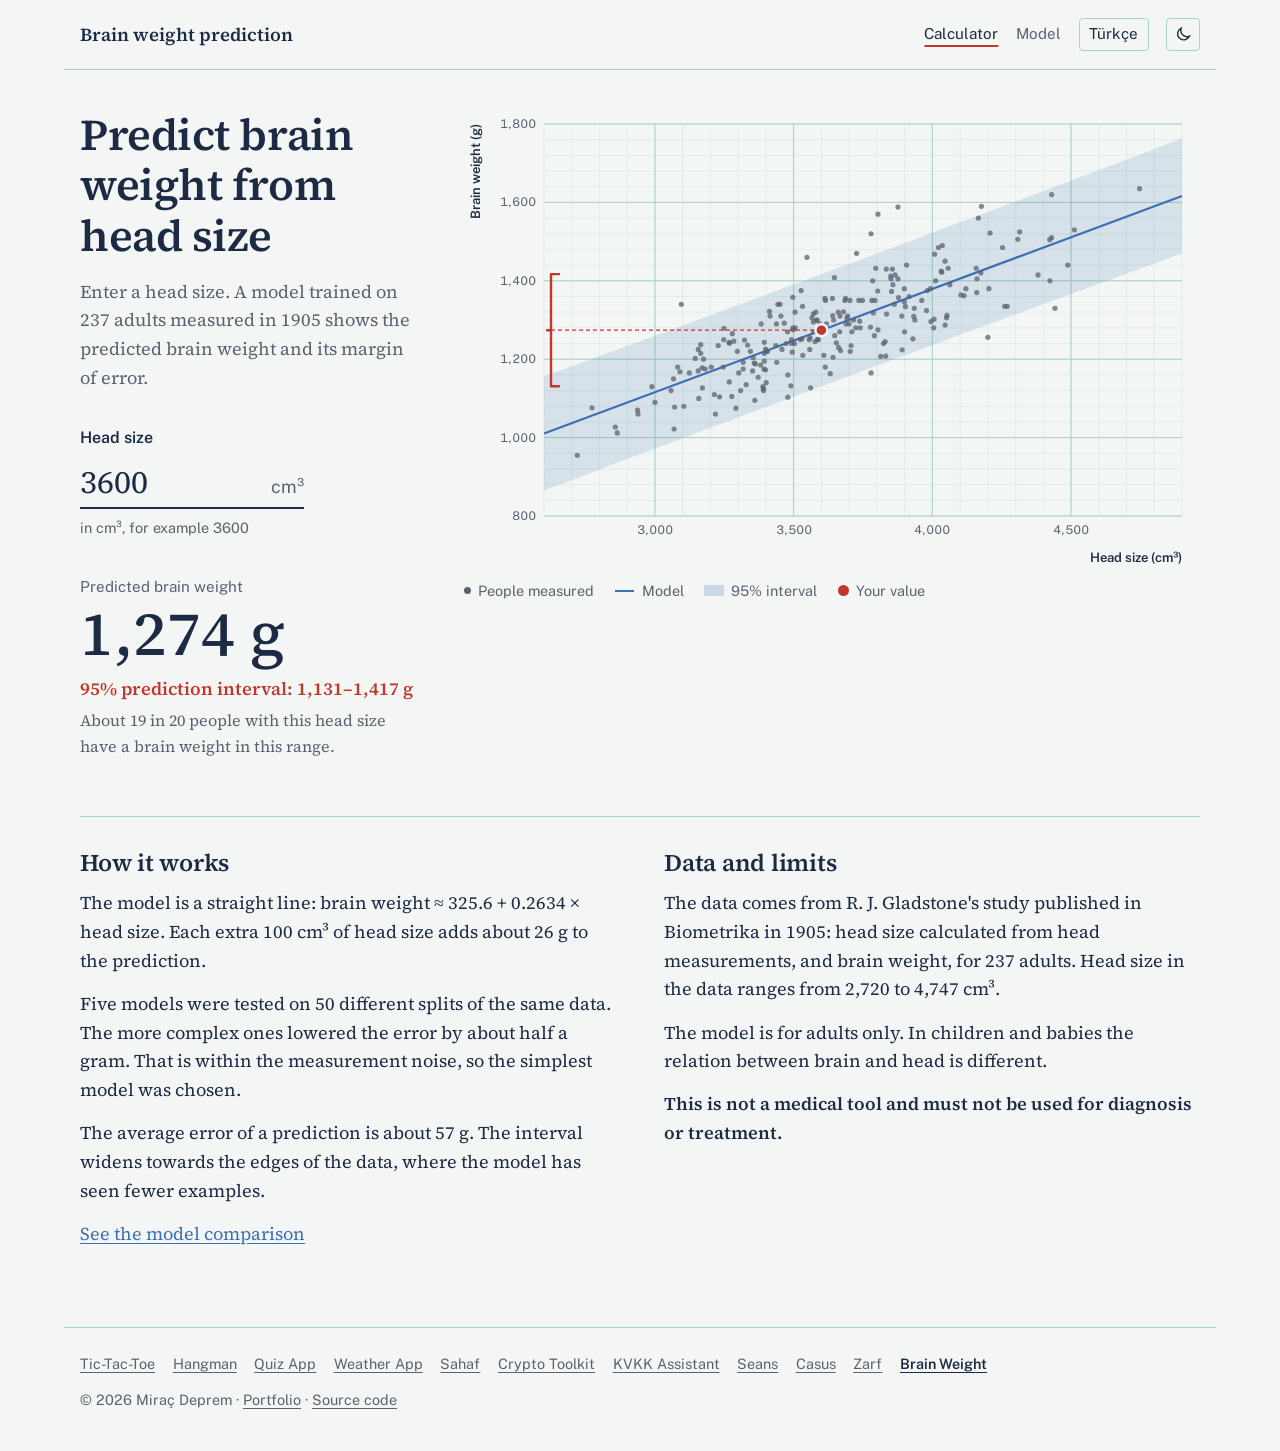
==== web/index.html @ 5f06baca "feat(web): add favicon and touch icon" ====
<!doctype html>
<html lang="tr">
  <head>
    <meta charset="utf-8" />
    <meta name="viewport" content="width=device-width, initial-scale=1" />
    <title>Beyin ağırlığı tahmini: baş hacminden hesaplama</title>
    <meta
      name="description"
      content="Baş hacmini yaz, tahmini beyin ağırlığını %95 tahmin aralığıyla gör. 237 yetişkinin ölçümüyle eğitilmiş, çapraz doğrulamayla seçilmiş bir model."
    />
    <meta name="theme-color" content="#f3f6f4" />
    <link rel="icon" href="favicon.svg" type="image/svg+xml" />
    <link rel="apple-touch-icon" href="apple-touch-icon.png" />
    <script src="src/theme-init.js"></script>
    <link rel="preload" href="fonts/source-serif-4-latin-wght-normal.woff2" as="font" type="font/woff2" crossorigin />
    <link rel="stylesheet" href="styles.css" />
    <script type="module" src="src/app.js"></script>
  </head>
  <body>
    <header class="site-header">
      <a class="site-name" href="./" data-i18n="siteName">Beyin ağırlığı tahmini</a>
      <nav class="site-nav">
        <a href="./" aria-current="page" data-i18n="navCalculator">Hesaplayıcı</a>
        <a href="model.html" data-i18n="navModel">Model</a>
        <button type="button" class="text-button" id="lang-toggle" lang="en" data-i18n="switchLang" data-i18n-aria="switchLangLabel">English</button>
        <button type="button" class="icon-button" id="theme-toggle" aria-label="Koyu temaya geç">
          <svg viewBox="0 0 24 24" aria-hidden="true">
            <path class="icon-moon" d="M20 14.5A8 8 0 0 1 9.5 4a8 8 0 1 0 10.5 10.5z" />
            <g class="icon-sun">
              <circle cx="12" cy="12" r="4" />
              <path d="M12 2v2.5M12 19.5V22M2 12h2.5M19.5 12H22M4.9 4.9l1.8 1.8M17.3 17.3l1.8 1.8M4.9 19.1l1.8-1.8M17.3 6.7l1.8-1.8" />
            </g>
          </svg>
        </button>
      </nav>
    </header>

    <main>
      <section class="calculator" aria-labelledby="heading">
        <div class="calculator-panel">
          <h1 id="heading" data-i18n="heading">Baş hacminden beyin ağırlığı tahmini</h1>
          <p class="intro" data-i18n="intro">
            Baş hacmini yaz. 1905'te ölçülmüş 237 yetişkinin verisiyle eğitilen model, tahmini beyin ağırlığını ve hata payını gösterir.
          </p>

          <label class="field-label" for="head-size" data-i18n="inputLabel">Baş hacmi</label>
          <div class="field">
            <input
              id="head-size"
              name="head-size"
              type="text"
              inputmode="decimal"
              autocomplete="off"
              value="3600"
              aria-describedby="head-size-hint head-size-error"
            />
            <span class="unit" aria-hidden="true">cm³</span>
          </div>
          <p class="hint" id="head-size-hint" data-i18n="inputHint">cm³ olarak, örneğin 3600</p>
          <p class="error" id="head-size-error" role="alert"></p>

          <div class="result" aria-live="polite">
            <p class="result-label" data-i18n="resultLabel">Tahmini beyin ağırlığı</p>
            <p class="result-value"><span id="result-mean">–</span> g</p>
            <p class="result-interval" id="result-interval"></p>
            <p class="result-note" id="result-note" data-i18n="intervalNote">Bu baş hacmindeki 20 kişiden yaklaşık 19'unun beyni bu aralıkta kalır.</p>
            <p class="warning" id="result-warning" hidden></p>
          </div>
        </div>

        <figure class="chart">
          <svg id="chart" role="img" data-i18n-aria="chartLabel"></svg>
          <figcaption class="legend">
            <span class="legend-item"><span class="swatch swatch-dot" aria-hidden="true"></span><span data-i18n="legendData">Ölçülen kişiler</span></span>
            <span class="legend-item"><span class="swatch swatch-fit" aria-hidden="true"></span><span data-i18n="legendModel">Model</span></span>
            <span class="legend-item"><span class="swatch swatch-band" aria-hidden="true"></span><span data-i18n="legendBand">%95 aralık</span></span>
            <span class="legend-item"><span class="swatch swatch-you" aria-hidden="true"></span><span data-i18n="legendYou">Senin değerin</span></span>
          </figcaption>
        </figure>
      </section>

      <section class="notes">
        <div>
          <h2 data-i18n="howTitle">Nasıl çalışır</h2>
          <p id="how1"></p>
          <p data-i18n="how2">
            Beş farklı model aynı verinin 50 farklı bölmesinde sınandı. Daha karmaşık modeller hatayı yarım gram kadar azalttı. Bu fark ölçüm gürültüsünün içinde kaldığı için en basit model seçildi.
          </p>
          <p id="how3"></p>
          <p><a href="model.html" data-i18n="howLink">Model karşılaştırmasına bak</a></p>
        </div>
        <div>
          <h2 data-i18n="dataTitle">Veri ve sınırlar</h2>
          <p id="data1"></p>
          <p data-i18n="data2">Model sadece yetişkinler için. Çocuk ve bebeklerde beyin ile baş arasındaki ilişki farklıdır.</p>
          <p class="disclaimer" data-i18n="data3">Bu bir tıbbi araç değildir; teşhis ya da tedavi için kullanılmamalı.</p>
        </div>
      </section>
    </main>

    <footer class="site-footer">
      <nav class="footer-projects" data-i18n-aria="projects" aria-label="Projelerim">
        <a href="https://tictactoe.miracdeprem.com">Tic-Tac-Toe</a>
        <a href="https://hangman.miracdeprem.com">Hangman</a>
        <a href="https://quiz.miracdeprem.com">Quiz App</a>
        <a href="https://weather.miracdeprem.com">Weather App</a>
        <a href="https://sahaf.miracdeprem.com">Sahaf</a>
        <a href="https://crypto.miracdeprem.com">Crypto Toolkit</a>
        <a href="https://kvkk.miracdeprem.com">KVKK Assistant</a>
        <a href="https://seans.miracdeprem.com">Seans</a>
        <a href="https://spygame.miracdeprem.com">Casus</a>
        <a href="https://zarf.miracdeprem.com">Zarf</a>
        <a href="https://brain.miracdeprem.com" aria-current="page">Brain Weight</a>
      </nav>
      <p class="footer-meta">
        <span>© 2026 Miraç Deprem</span> ·
        <a href="https://www.miracdeprem.com" data-i18n="portfolio">Portfolyo</a> ·
        <a href="https://github.com/MrcDprm/brain-weight-prediction" data-i18n="source">Kaynak kodu</a>
      </p>
    </footer>
  </body>
</html>
---- web/styles.css ----
/* Milimetrik kâğıt ve kırmızı kalem: tek süs grafiğin ızgarası, tek vurgu kullanıcının değeri. */

@font-face {
  font-family: "Source Serif 4";
  src: url("fonts/source-serif-4-latin-wght-normal.woff2") format("woff2");
  font-weight: 200 900;
  font-display: swap;
  unicode-range: U+0000-00FF, U+0131, U+0152-0153, U+02BB-02BC, U+02C6, U+02DA, U+02DC, U+0304, U+0308, U+0329,
    U+2000-206F, U+20AC, U+2122, U+2191, U+2193, U+2212, U+2215, U+FEFF, U+FFFD;
}
@font-face {
  font-family: "Source Serif 4";
  src: url("fonts/source-serif-4-latin-ext-wght-normal.woff2") format("woff2");
  font-weight: 200 900;
  font-display: swap;
  unicode-range: U+0100-02BA, U+02BD-02C5, U+02C7-02CC, U+02CE-02D7, U+02DD-02FF, U+1E00-1E9F, U+2020, U+2113,
    U+A720-A7FF;
}
@font-face {
  font-family: "Public Sans";
  src: url("fonts/public-sans-latin-wght-normal.woff2") format("woff2");
  font-weight: 100 900;
  font-display: swap;
  unicode-range: U+0000-00FF, U+0131, U+0152-0153, U+02BB-02BC, U+02C6, U+02DA, U+02DC, U+0304, U+0308, U+0329,
    U+2000-206F, U+20AC, U+2122, U+2191, U+2193, U+2212, U+2215, U+FEFF, U+FFFD;
}
@font-face {
  font-family: "Public Sans";
  src: url("fonts/public-sans-latin-ext-wght-normal.woff2") format("woff2");
  font-weight: 100 900;
  font-display: swap;
  unicode-range: U+0100-02BA, U+02BD-02C5, U+02C7-02CC, U+02CE-02D7, U+02DD-02FF, U+1E00-1E9F, U+2020, U+2113,
    U+A720-A7FF;
}

:root {
  --paper: #f3f6f4;
  --grid: #a9d3c4;
  --ink: #1d2a44;
  --blue: #3d6fb6;
  --graphite: #5b6170;
  --red: #c2362b;
  --grid-minor-opacity: 0.45;
  --band-opacity: 0.16;
  --serif: "Source Serif 4", Georgia, serif;
  --sans: "Public Sans", system-ui, sans-serif;
  color-scheme: light;
}

/* Koyu tema: siyanotip (mavi baskı) */
@media (prefers-color-scheme: dark) {
  :root:not([data-theme="light"]) {
    --paper: #14202f;
    --grid: #27405a;
    --ink: #dce6ee;
    --blue: #7fa8e0;
    --graphite: #8c97a8;
    --red: #f07a6c;
    --grid-minor-opacity: 0.6;
    --band-opacity: 0.2;
    color-scheme: dark;
  }
}
:root[data-theme="dark"] {
  --paper: #14202f;
  --grid: #27405a;
  --ink: #dce6ee;
  --blue: #7fa8e0;
  --graphite: #8c97a8;
  --red: #f07a6c;
  --grid-minor-opacity: 0.6;
  --band-opacity: 0.2;
  color-scheme: dark;
}

*,
*::before,
*::after {
  box-sizing: border-box;
}

html {
  -webkit-text-size-adjust: 100%;
}

body {
  margin: 0;
  background: var(--paper);
  color: var(--ink);
  font-family: var(--serif);
  font-size: 1.125rem;
  line-height: 1.6;
  font-variant-numeric: lining-nums;
}

a {
  color: var(--blue);
  text-underline-offset: 0.18em;
  text-decoration-thickness: 1px;
}
a:hover {
  text-decoration-thickness: 2px;
}

:focus-visible {
  outline: 2px solid var(--red);
  outline-offset: 3px;
}

h1,
h2 {
  font-weight: 600;
  line-height: 1.15;
  letter-spacing: -0.01em;
  margin: 0;
}

/* Üst ve alt bilgi */

.site-header,
main,
.site-footer {
  max-width: 72rem;
  margin: 0 auto;
  padding-inline: 1rem;
}

.site-header {
  display: flex;
  flex-wrap: wrap;
  align-items: center;
  justify-content: space-between;
  gap: 0.5rem 1.5rem;
  padding-block: 1.1rem;
  border-bottom: 1px solid var(--grid);
  font-family: var(--sans);
  font-size: 0.95rem;
}

.site-name {
  color: var(--ink);
  font-family: var(--serif);
  font-size: 1.15rem;
  font-weight: 600;
  text-decoration: none;
}

.site-nav {
  display: flex;
  align-items: center;
  gap: 1.1rem;
}

.site-nav a {
  color: var(--graphite);
  text-decoration: none;
}
.site-nav a[aria-current="page"] {
  color: var(--ink);
  text-decoration: underline;
  text-decoration-color: var(--red);
  text-decoration-thickness: 2px;
  text-underline-offset: 0.4em;
}

.text-button,
.icon-button {
  font: inherit;
  color: var(--ink);
  background: none;
  border: 1px solid var(--grid);
  border-radius: 4px;
  cursor: pointer;
}
.text-button {
  padding: 0.2rem 0.6rem;
}
.icon-button {
  display: grid;
  place-items: center;
  width: 2.1rem;
  height: 2.1rem;
  padding: 0;
}
.icon-button svg {
  width: 1.15rem;
  height: 1.15rem;
  fill: none;
  stroke: currentColor;
  stroke-width: 1.8;
  stroke-linecap: round;
}
.text-button:hover,
.icon-button:hover {
  border-color: var(--ink);
}

/* Açık temada ay (koyuya geç), koyu temada güneş (açığa geç) görünür */
.icon-sun {
  display: none;
}
:root[data-theme="dark"] .icon-sun {
  display: inline;
}
:root[data-theme="dark"] .icon-moon {
  display: none;
}
@media (prefers-color-scheme: dark) {
  :root:not([data-theme="light"]) .icon-sun {
    display: inline;
  }
  :root:not([data-theme="light"]) .icon-moon {
    display: none;
  }
}

.site-footer {
  margin-top: 4rem;
  padding-block: 1.5rem 2.5rem;
  border-top: 1px solid var(--grid);
  font-family: var(--sans);
  font-size: 0.9rem;
  color: var(--graphite);
}

.footer-projects {
  display: flex;
  flex-wrap: wrap;
  gap: 0.35rem 1.1rem;
}
.footer-projects a {
  color: var(--graphite);
}
.footer-projects a[aria-current="page"] {
  color: var(--ink);
  font-weight: 600;
}
.footer-meta {
  margin: 0.8rem 0 0;
}
.footer-meta a {
  color: var(--graphite);
}

/* Hesaplayıcı */

.calculator {
  display: grid;
  gap: 2rem;
  padding-top: 2.5rem;
}

@media (min-width: 60rem) {
  .calculator {
    grid-template-columns: 21rem 1fr;
    gap: 3rem;
    align-items: start;
  }
}

h1 {
  font-size: clamp(2rem, 1.4rem + 2.4vw, 2.75rem);
  max-width: 14ch;
}

.intro {
  margin: 1rem 0 2rem;
  color: var(--graphite);
  max-width: 34rem;
}

.field-label {
  display: block;
  font-family: var(--sans);
  font-weight: 600;
  font-size: 1rem;
  margin-bottom: 0.4rem;
}

.field {
  display: flex;
  align-items: baseline;
  gap: 0.5rem;
  border-bottom: 2px solid var(--ink);
  max-width: 14rem;
}
.field:focus-within {
  border-bottom-color: var(--red);
}

.field input {
  width: 100%;
  min-width: 0;
  padding: 0.2rem 0;
  border: 0;
  background: transparent;
  color: var(--ink);
  font-family: var(--serif);
  font-size: 2rem;
  font-variant-numeric: tabular-nums;
}
.field input:focus {
  outline: none;
}

.unit {
  font-family: var(--sans);
  color: var(--graphite);
}

.hint,
.error {
  font-family: var(--sans);
  font-size: 0.9rem;
  margin: 0.45rem 0 0;
}
.hint {
  color: var(--graphite);
}
.error {
  color: var(--red);
  font-weight: 600;
}
.error:empty {
  display: none;
}

.result {
  margin-top: 2.2rem;
}
.result p {
  margin: 0;
}
.result-label {
  font-family: var(--sans);
  font-size: 0.95rem;
  color: var(--graphite);
}
.result-value {
  font-size: clamp(3rem, 2.4rem + 2.4vw, 3.9rem);
  font-weight: 500;
  line-height: 1.05;
  font-variant-numeric: tabular-nums;
  margin-top: 0.15rem !important;
}
.result-interval {
  margin-top: 0.5rem !important;
  color: var(--red);
  font-weight: 600;
  font-variant-numeric: tabular-nums;
}
.result-note {
  margin-top: 0.3rem !important;
  color: var(--graphite);
  font-size: 1rem;
}
.warning {
  margin-top: 1rem !important;
  padding-left: 0.8rem;
  border-left: 3px solid var(--red);
  font-family: var(--sans);
  font-size: 0.95rem;
}

/* Grafik */

.chart {
  margin: 0;
  min-width: 0;
}

.chart svg {
  display: block;
  width: 100%;
  height: auto;
  font-family: var(--sans);
}

.chart [hidden] {
  display: none;
}
.chart .paper {
  fill: var(--paper);
}
.chart .grid-minor {
  stroke: var(--grid);
  stroke-width: 0.5;
  opacity: var(--grid-minor-opacity);
}
.chart .grid-major {
  stroke: var(--grid);
  stroke-width: 1;
}
.chart .band {
  fill: var(--blue);
  opacity: var(--band-opacity);
}
.chart .fit {
  stroke: var(--blue);
  stroke-width: 2.2;
}
.chart .dot {
  fill: var(--graphite);
  opacity: 0.75;
}
.chart .tick {
  fill: var(--graphite);
  font-size: 12px;
  font-variant-numeric: tabular-nums;
}
.chart .axis-title {
  fill: var(--ink);
  font-size: 13px;
  font-weight: 600;
}
.chart .you {
  fill: var(--red);
  stroke: var(--paper);
  stroke-width: 2.5;
}
.chart .leader {
  stroke: var(--red);
  stroke-width: 1.2;
  stroke-dasharray: 4 3;
}
.chart .bracket {
  fill: none;
  stroke: var(--red);
  stroke-width: 2.4;
  stroke-linecap: round;
  stroke-linejoin: round;
}

.legend {
  display: flex;
  flex-wrap: wrap;
  gap: 0.4rem 1.3rem;
  margin-top: 0.6rem;
  font-family: var(--sans);
  font-size: 0.9rem;
  color: var(--graphite);
}
.legend-item {
  display: inline-flex;
  align-items: center;
  gap: 0.45rem;
}
.swatch {
  display: inline-block;
  flex: none;
}
.swatch-dot {
  width: 0.45rem;
  height: 0.45rem;
  border-radius: 50%;
  background: var(--graphite);
}
.swatch-fit {
  width: 1.2rem;
  height: 2px;
  background: var(--blue);
}
.swatch-band {
  width: 1.2rem;
  height: 0.7rem;
  background: color-mix(in srgb, var(--blue) 22%, transparent);
}
.swatch-you {
  width: 0.7rem;
  height: 0.7rem;
  border-radius: 50%;
  background: var(--red);
}

/* Açıklamalar */

.notes {
  display: grid;
  gap: 2rem;
  margin-top: 3.5rem;
  padding-top: 2rem;
  border-top: 1px solid var(--grid);
}
@media (min-width: 60rem) {
  .notes {
    grid-template-columns: 1fr 1fr;
    gap: 3rem;
  }
}
.notes h2 {
  font-size: 1.5rem;
  margin-bottom: 0.8rem;
}
.notes p {
  margin: 0 0 0.9rem;
  max-width: 36rem;
}
.disclaimer {
  font-weight: 600;
}

@media (prefers-reduced-motion: reduce) {
  * {
    scroll-behavior: auto !important;
  }
}

/* Model sayfası */

.model-page {
  padding-top: 2.5rem;
}
.model-page h1 {
  max-width: none;
}
.model-page > .intro {
  max-width: 44rem;
}

.table-scroll {
  overflow-x: auto;
  margin-top: 1rem;
}

/* Dönemin dergi tablosu: üstte kalın, başlık altında ve en altta ince çizgi */
.results {
  width: 100%;
  border-collapse: collapse;
  border-top: 2px solid var(--ink);
  border-bottom: 1px solid var(--ink);
  font-variant-numeric: tabular-nums;
}
.results caption {
  caption-side: bottom;
  text-align: left;
  padding-top: 0.6rem;
  font-family: var(--sans);
  font-size: 0.9rem;
  color: var(--graphite);
}
.results th,
.results td {
  padding: 0.55rem 0.9rem 0.55rem 0;
  text-align: left;
  font-weight: 400;
}
.results thead th {
  border-bottom: 1px solid var(--ink);
  font-family: var(--sans);
  font-size: 0.9rem;
  font-weight: 600;
}
.results .num {
  text-align: right;
  white-space: nowrap;
}
.results tbody tr + tr > * {
  border-top: 1px solid var(--grid);
}
/* Telefonda RMSE sütunu gizlenir; tablo yatay kaydırmadan sığar */
@media (max-width: 40rem) {
  .results .rmse {
    display: none;
  }
  .results {
    font-size: 1rem;
  }
}
.results .selected th {
  font-weight: 600;
}
.results .selected > * {
  color: var(--ink);
}
.results .baseline > * {
  color: var(--graphite);
  font-style: italic;
}
.tag {
  margin-left: 0.4rem;
  padding: 0 0.4rem;
  border: 1.5px solid var(--red);
  border-radius: 3px;
  color: var(--red);
  font-family: var(--sans);
  font-size: 0.8rem;
  font-style: normal;
  font-weight: 600;
  white-space: nowrap;
}

.model-section {
  margin-top: 3rem;
}
.model-section h2 {
  font-size: 1.5rem;
  margin-bottom: 0.8rem;
}
.model-section p {
  max-width: 44rem;
  margin: 0 0 0.9rem;
}
.residual-chart {
  margin-top: 1.2rem;
}

.card {
  display: grid;
  gap: 0.3rem 2rem;
  margin: 0;
  max-width: 50rem;
}
.card dt {
  font-family: var(--sans);
  font-weight: 600;
  font-size: 0.95rem;
}
.card dd {
  margin: 0 0 0.9rem;
}
@media (min-width: 40rem) {
  .card {
    grid-template-columns: 10rem 1fr;
  }
  .card dt {
    padding-top: 0.15rem;
  }
}
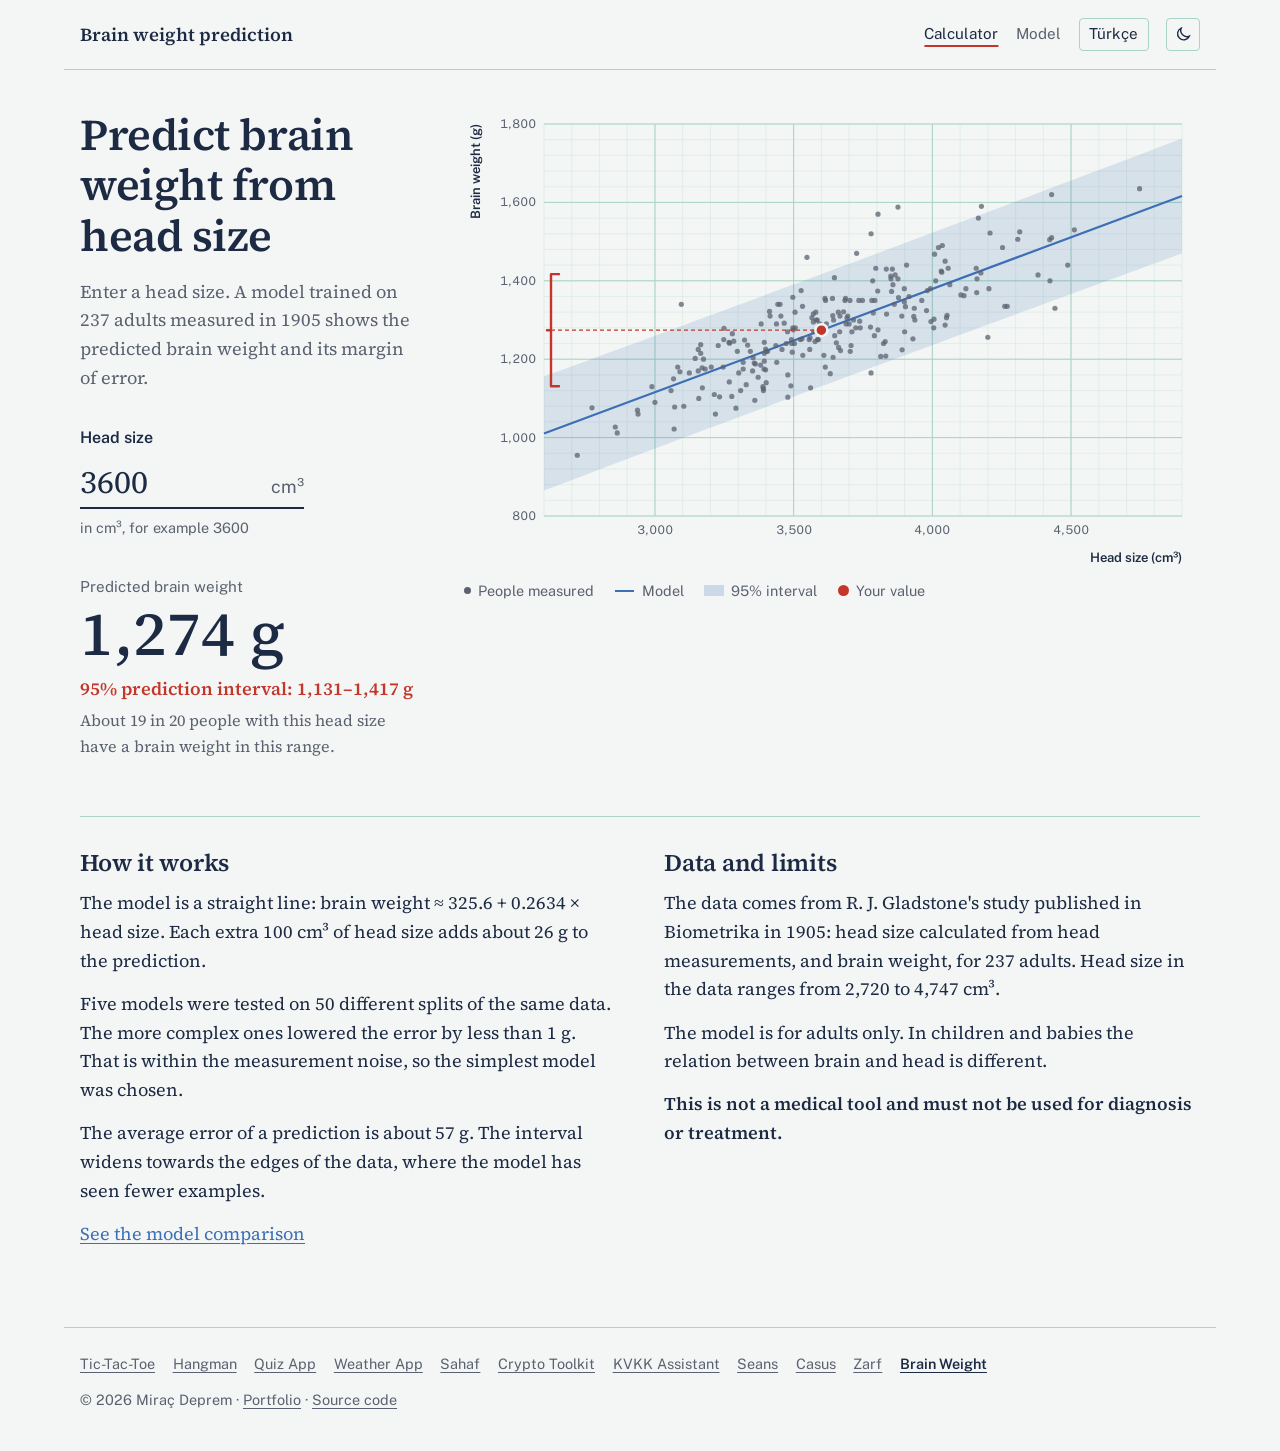
==== commit 5cd996f0: "fix(web): make model gap wording consistent and drop unused i18n params" ====
--- a/web/index.html
+++ b/web/index.html
@@ -84,7 +84,7 @@
           <h2 data-i18n="howTitle">Nasıl çalışır</h2>
           <p id="how1"></p>
           <p data-i18n="how2">
-            Beş farklı model aynı verinin 50 farklı bölmesinde sınandı. Daha karmaşık modeller hatayı yarım gram kadar azalttı. Bu fark ölçüm gürültüsünün içinde kaldığı için en basit model seçildi.
+            Beş farklı model aynı verinin 50 farklı bölmesinde sınandı. Daha karmaşık modeller hatayı 1 gramdan az düşürdü. Bu fark ölçüm gürültüsünün içinde kaldığı için en basit model seçildi.
           </p>
           <p id="how3"></p>
           <p><a href="model.html" data-i18n="howLink">Model karşılaştırmasına bak</a></p>
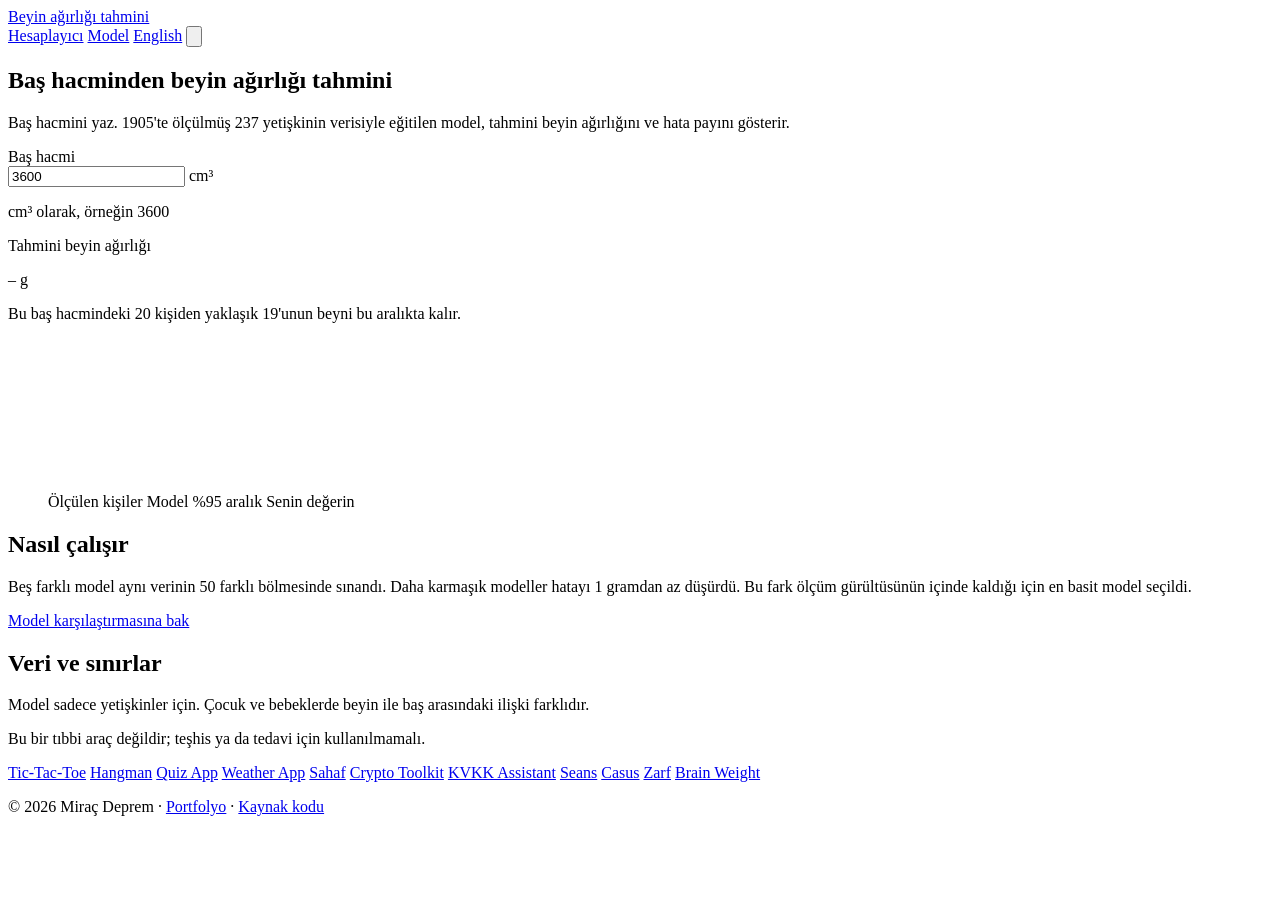
==== commit 2554eefc: "feat(seo): generate Turkish and English pages with meta tags, structured data and sitemap" ====
--- a/web/index.html
+++ b/web/index.html
@@ -3,26 +3,40 @@
   <head>
     <meta charset="utf-8" />
     <meta name="viewport" content="width=device-width, initial-scale=1" />
-    <title>Beyin ağırlığı tahmini: baş hacminden hesaplama</title>
-    <meta
-      name="description"
-      content="Baş hacmini yaz, tahmini beyin ağırlığını %95 tahmin aralığıyla gör. 237 yetişkinin ölçümüyle eğitilmiş, çapraz doğrulamayla seçilmiş bir model."
-    />
+    <title>Beyin ağırlığı hesaplama: baş hacminden tahmin</title>
+    <meta name="description" content="Baş hacmini yaz, tahmini beyin ağırlığını %95 tahmin aralığıyla gör. 237 yetişkinin ölçümüyle eğitilmiş, çapraz doğrulamayla seçilmiş bir model." />
+    <link rel="canonical" href="https://brain.miracdeprem.com/" />
+    <link rel="alternate" hreflang="tr" href="https://brain.miracdeprem.com/" />
+    <link rel="alternate" hreflang="en" href="https://brain.miracdeprem.com/en/" />
+    <link rel="alternate" hreflang="x-default" href="https://brain.miracdeprem.com/" />
+    <meta property="og:type" content="website" />
+    <meta property="og:site_name" content="Beyin ağırlığı tahmini" />
+    <meta property="og:title" content="Beyin ağırlığı hesaplama: baş hacminden tahmin" />
+    <meta property="og:description" content="Baş hacmini yaz, tahmini beyin ağırlığını %95 tahmin aralığıyla gör. 237 yetişkinin ölçümüyle eğitilmiş, çapraz doğrulamayla seçilmiş bir model." />
+    <meta property="og:url" content="https://brain.miracdeprem.com/" />
+    <meta property="og:image" content="https://brain.miracdeprem.com/og-image.png" />
+    <meta property="og:image:width" content="1200" />
+    <meta property="og:image:height" content="630" />
+    <meta property="og:image:alt" content="Baş hacmi girilen hesaplayıcı, tahmini beyin ağırlığı ve milimetrik kâğıt üzerinde veri grafiği" />
+    <meta property="og:locale" content="tr_TR" />
+    <meta property="og:locale:alternate" content="en_US" />
+    <meta name="twitter:card" content="summary_large_image" />
     <meta name="theme-color" content="#f3f6f4" />
-    <link rel="icon" href="favicon.svg" type="image/svg+xml" />
-    <link rel="apple-touch-icon" href="apple-touch-icon.png" />
-    <script src="src/theme-init.js"></script>
-    <link rel="preload" href="fonts/source-serif-4-latin-wght-normal.woff2" as="font" type="font/woff2" crossorigin />
-    <link rel="stylesheet" href="styles.css" />
-    <script type="module" src="src/app.js"></script>
+    <link rel="icon" href="/favicon.svg" type="image/svg+xml" />
+    <link rel="apple-touch-icon" href="/apple-touch-icon.png" />
+    <script src="/src/theme-init.js"></script>
+    <link rel="preload" href="/fonts/source-serif-4-latin-wght-normal.woff2" as="font" type="font/woff2" crossorigin />
+    <link rel="stylesheet" href="/styles.css" />
+    <script type="application/ld+json">{"@context":"https://schema.org","@type":"WebApplication","name":"Beyin ağırlığı tahmini","url":"https://brain.miracdeprem.com/","description":"Baş hacmini yaz, tahmini beyin ağırlığını %95 tahmin aralığıyla gör. 237 yetişkinin ölçümüyle eğitilmiş, çapraz doğrulamayla seçilmiş bir model.","inLanguage":"tr","applicationCategory":"EducationalApplication","operatingSystem":"Any","isAccessibleForFree":true,"offers":{"@type":"Offer","price":"0","priceCurrency":"USD"},"author":{"@type":"Person","name":"Miraç Deprem","url":"https://www.miracdeprem.com"},"isBasedOn":{"@type":"ScholarlyArticle","name":"A Study of the Relations of the Brain to the Size of the Head","author":{"@type":"Person","name":"R. J. Gladstone"},"datePublished":"1905","isPartOf":{"@type":"Periodical","name":"Biometrika"}}}</script>
+    <script type="module" src="/src/app.js"></script>
   </head>
   <body>
     <header class="site-header">
-      <a class="site-name" href="./" data-i18n="siteName">Beyin ağırlığı tahmini</a>
+      <a class="site-name" href="/">Beyin ağırlığı tahmini</a>
       <nav class="site-nav">
-        <a href="./" aria-current="page" data-i18n="navCalculator">Hesaplayıcı</a>
-        <a href="model.html" data-i18n="navModel">Model</a>
-        <button type="button" class="text-button" id="lang-toggle" lang="en" data-i18n="switchLang" data-i18n-aria="switchLangLabel">English</button>
+        <a href="/" aria-current="page">Hesaplayıcı</a>
+        <a href="/model.html">Model</a>
+        <a class="text-button" href="/en/" hreflang="en" lang="en" aria-label="Switch to English">English</a>
         <button type="button" class="icon-button" id="theme-toggle" aria-label="Koyu temaya geç">
           <svg viewBox="0 0 24 24" aria-hidden="true">
             <path class="icon-moon" d="M20 14.5A8 8 0 0 1 9.5 4a8 8 0 1 0 10.5 10.5z" />
@@ -34,16 +48,13 @@
         </button>
       </nav>
     </header>
-
     <main>
       <section class="calculator" aria-labelledby="heading">
         <div class="calculator-panel">
-          <h1 id="heading" data-i18n="heading">Baş hacminden beyin ağırlığı tahmini</h1>
-          <p class="intro" data-i18n="intro">
-            Baş hacmini yaz. 1905'te ölçülmüş 237 yetişkinin verisiyle eğitilen model, tahmini beyin ağırlığını ve hata payını gösterir.
-          </p>
+          <h1 id="heading">Baş hacminden beyin ağırlığı tahmini</h1>
+          <p class="intro">Baş hacmini yaz. 1905'te ölçülmüş 237 yetişkinin verisiyle eğitilen model, tahmini beyin ağırlığını ve hata payını gösterir.</p>
 
-          <label class="field-label" for="head-size" data-i18n="inputLabel">Baş hacmi</label>
+          <label class="field-label" for="head-size">Baş hacmi</label>
           <div class="field">
             <input
               id="head-size"
@@ -56,50 +67,48 @@
             />
             <span class="unit" aria-hidden="true">cm³</span>
           </div>
-          <p class="hint" id="head-size-hint" data-i18n="inputHint">cm³ olarak, örneğin 3600</p>
+          <p class="hint" id="head-size-hint">cm³ olarak, örneğin 3600</p>
           <p class="error" id="head-size-error" role="alert"></p>
 
           <div class="result" aria-live="polite">
-            <p class="result-label" data-i18n="resultLabel">Tahmini beyin ağırlığı</p>
+            <p class="result-label">Tahmini beyin ağırlığı</p>
             <p class="result-value"><span id="result-mean">–</span> g</p>
             <p class="result-interval" id="result-interval"></p>
-            <p class="result-note" id="result-note" data-i18n="intervalNote">Bu baş hacmindeki 20 kişiden yaklaşık 19'unun beyni bu aralıkta kalır.</p>
+            <p class="result-note" id="result-note">Bu baş hacmindeki 20 kişiden yaklaşık 19'unun beyni bu aralıkta kalır.</p>
             <p class="warning" id="result-warning" hidden></p>
           </div>
         </div>
 
         <figure class="chart">
-          <svg id="chart" role="img" data-i18n-aria="chartLabel"></svg>
+          <svg id="chart" role="img" aria-label="237 kişinin baş hacmi ve beyin ağırlığı. Çizgi modelin tahmini, bant %95 tahmin aralığı."></svg>
           <figcaption class="legend">
-            <span class="legend-item"><span class="swatch swatch-dot" aria-hidden="true"></span><span data-i18n="legendData">Ölçülen kişiler</span></span>
-            <span class="legend-item"><span class="swatch swatch-fit" aria-hidden="true"></span><span data-i18n="legendModel">Model</span></span>
-            <span class="legend-item"><span class="swatch swatch-band" aria-hidden="true"></span><span data-i18n="legendBand">%95 aralık</span></span>
-            <span class="legend-item"><span class="swatch swatch-you" aria-hidden="true"></span><span data-i18n="legendYou">Senin değerin</span></span>
+            <span class="legend-item"><span class="swatch swatch-dot" aria-hidden="true"></span><span>Ölçülen kişiler</span></span>
+            <span class="legend-item"><span class="swatch swatch-fit" aria-hidden="true"></span><span>Model</span></span>
+            <span class="legend-item"><span class="swatch swatch-band" aria-hidden="true"></span><span>%95 aralık</span></span>
+            <span class="legend-item"><span class="swatch swatch-you" aria-hidden="true"></span><span>Senin değerin</span></span>
           </figcaption>
         </figure>
       </section>
 
       <section class="notes">
         <div>
-          <h2 data-i18n="howTitle">Nasıl çalışır</h2>
+          <h2>Nasıl çalışır</h2>
           <p id="how1"></p>
-          <p data-i18n="how2">
-            Beş farklı model aynı verinin 50 farklı bölmesinde sınandı. Daha karmaşık modeller hatayı 1 gramdan az düşürdü. Bu fark ölçüm gürültüsünün içinde kaldığı için en basit model seçildi.
-          </p>
+          <p>Beş farklı model aynı verinin 50 farklı bölmesinde sınandı. Daha karmaşık modeller hatayı 1 gramdan az düşürdü. Bu fark ölçüm gürültüsünün içinde kaldığı için en basit model seçildi.</p>
           <p id="how3"></p>
-          <p><a href="model.html" data-i18n="howLink">Model karşılaştırmasına bak</a></p>
+          <p><a href="/model.html">Model karşılaştırmasına bak</a></p>
         </div>
         <div>
-          <h2 data-i18n="dataTitle">Veri ve sınırlar</h2>
+          <h2>Veri ve sınırlar</h2>
           <p id="data1"></p>
-          <p data-i18n="data2">Model sadece yetişkinler için. Çocuk ve bebeklerde beyin ile baş arasındaki ilişki farklıdır.</p>
-          <p class="disclaimer" data-i18n="data3">Bu bir tıbbi araç değildir; teşhis ya da tedavi için kullanılmamalı.</p>
+          <p>Model sadece yetişkinler için. Çocuk ve bebeklerde beyin ile baş arasındaki ilişki farklıdır.</p>
+          <p class="disclaimer">Bu bir tıbbi araç değildir; teşhis ya da tedavi için kullanılmamalı.</p>
         </div>
       </section>
     </main>
 
     <footer class="site-footer">
-      <nav class="footer-projects" data-i18n-aria="projects" aria-label="Projelerim">
+      <nav class="footer-projects" aria-label="Projelerim">
         <a href="https://tictactoe.miracdeprem.com">Tic-Tac-Toe</a>
         <a href="https://hangman.miracdeprem.com">Hangman</a>
         <a href="https://quiz.miracdeprem.com">Quiz App</a>
@@ -114,8 +123,8 @@
       </nav>
       <p class="footer-meta">
         <span>© 2026 Miraç Deprem</span> ·
-        <a href="https://www.miracdeprem.com" data-i18n="portfolio">Portfolyo</a> ·
-        <a href="https://github.com/MrcDprm/brain-weight-prediction" data-i18n="source">Kaynak kodu</a>
+        <a href="https://www.miracdeprem.com">Portfolyo</a> ·
+        <a href="https://github.com/MrcDprm/brain-weight-prediction">Kaynak kodu</a>
       </p>
     </footer>
   </body>
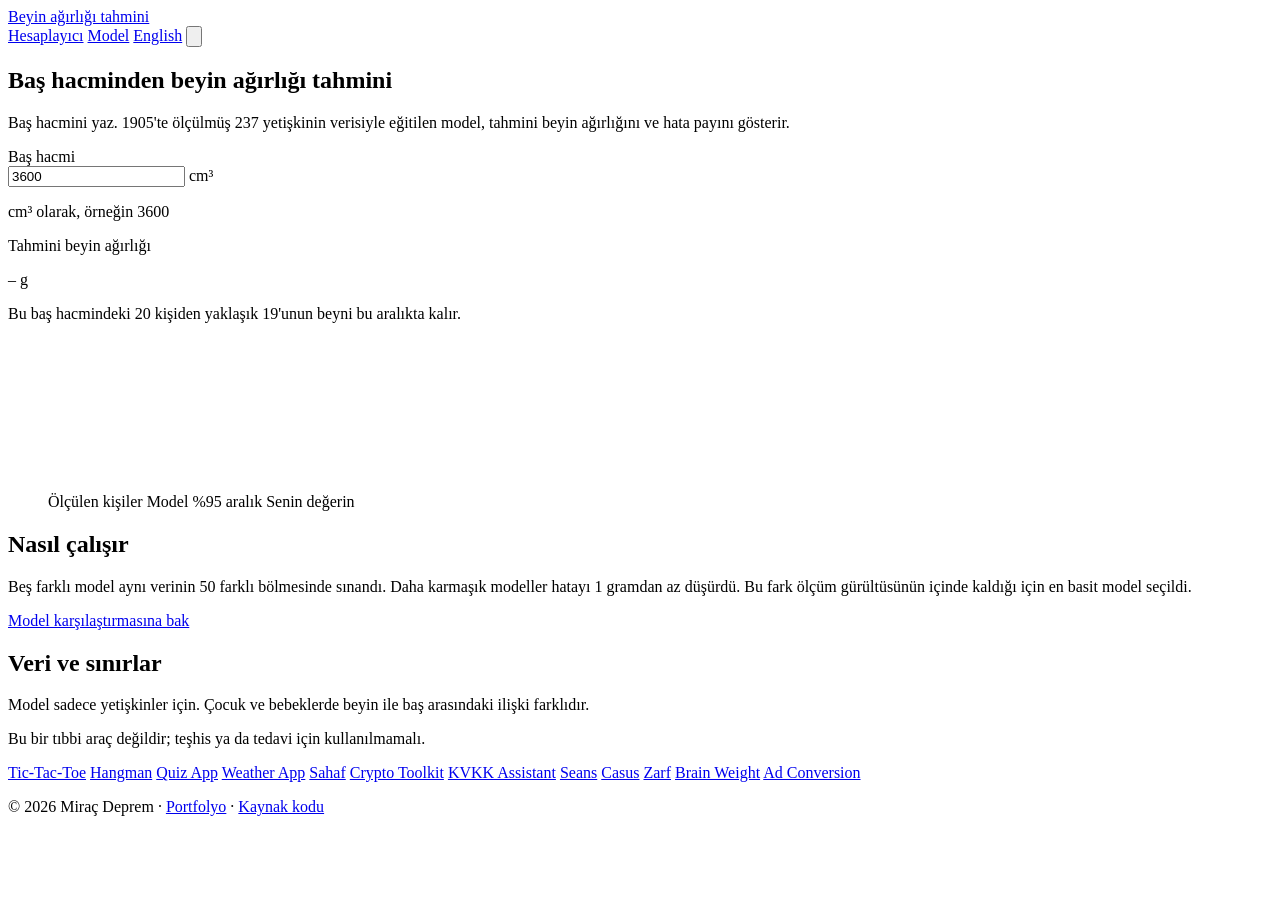
==== commit 80f4232b: "feat(footer): link to Ad Conversion" ====
--- a/web/index.html
+++ b/web/index.html
@@ -7,7 +7,7 @@
     <meta name="description" content="Baş hacmini yaz, tahmini beyin ağırlığını %95 tahmin aralığıyla gör. 237 yetişkinin ölçümüyle eğitilmiş, çapraz doğrulamayla seçilmiş bir model." />
     <link rel="canonical" href="https://brain.miracdeprem.com/" />
     <link rel="alternate" hreflang="tr" href="https://brain.miracdeprem.com/" />
-    <link rel="alternate" hreflang="en" href="https://brain.miracdeprem.com/en/" />
+    <link rel="alternate" hreflang="en" href="https://brain.miracdeprem.com/en" />
     <link rel="alternate" hreflang="x-default" href="https://brain.miracdeprem.com/" />
     <meta property="og:type" content="website" />
     <meta property="og:site_name" content="Beyin ağırlığı tahmini" />
@@ -35,8 +35,8 @@
       <a class="site-name" href="/">Beyin ağırlığı tahmini</a>
       <nav class="site-nav">
         <a href="/" aria-current="page">Hesaplayıcı</a>
-        <a href="/model.html">Model</a>
-        <a class="text-button" href="/en/" hreflang="en" lang="en" aria-label="Switch to English">English</a>
+        <a href="/model">Model</a>
+        <a class="text-button" href="/en" hreflang="en" lang="en" aria-label="Switch to English">English</a>
         <button type="button" class="icon-button" id="theme-toggle" aria-label="Koyu temaya geç">
           <svg viewBox="0 0 24 24" aria-hidden="true">
             <path class="icon-moon" d="M20 14.5A8 8 0 0 1 9.5 4a8 8 0 1 0 10.5 10.5z" />
@@ -96,7 +96,7 @@
           <p id="how1"></p>
           <p>Beş farklı model aynı verinin 50 farklı bölmesinde sınandı. Daha karmaşık modeller hatayı 1 gramdan az düşürdü. Bu fark ölçüm gürültüsünün içinde kaldığı için en basit model seçildi.</p>
           <p id="how3"></p>
-          <p><a href="/model.html">Model karşılaştırmasına bak</a></p>
+          <p><a href="/model">Model karşılaştırmasına bak</a></p>
         </div>
         <div>
           <h2>Veri ve sınırlar</h2>
@@ -120,6 +120,7 @@
         <a href="https://spygame.miracdeprem.com">Casus</a>
         <a href="https://zarf.miracdeprem.com">Zarf</a>
         <a href="https://brain.miracdeprem.com" aria-current="page">Brain Weight</a>
+        <a href="https://conversion.miracdeprem.com">Ad Conversion</a>
       </nav>
       <p class="footer-meta">
         <span>© 2026 Miraç Deprem</span> ·
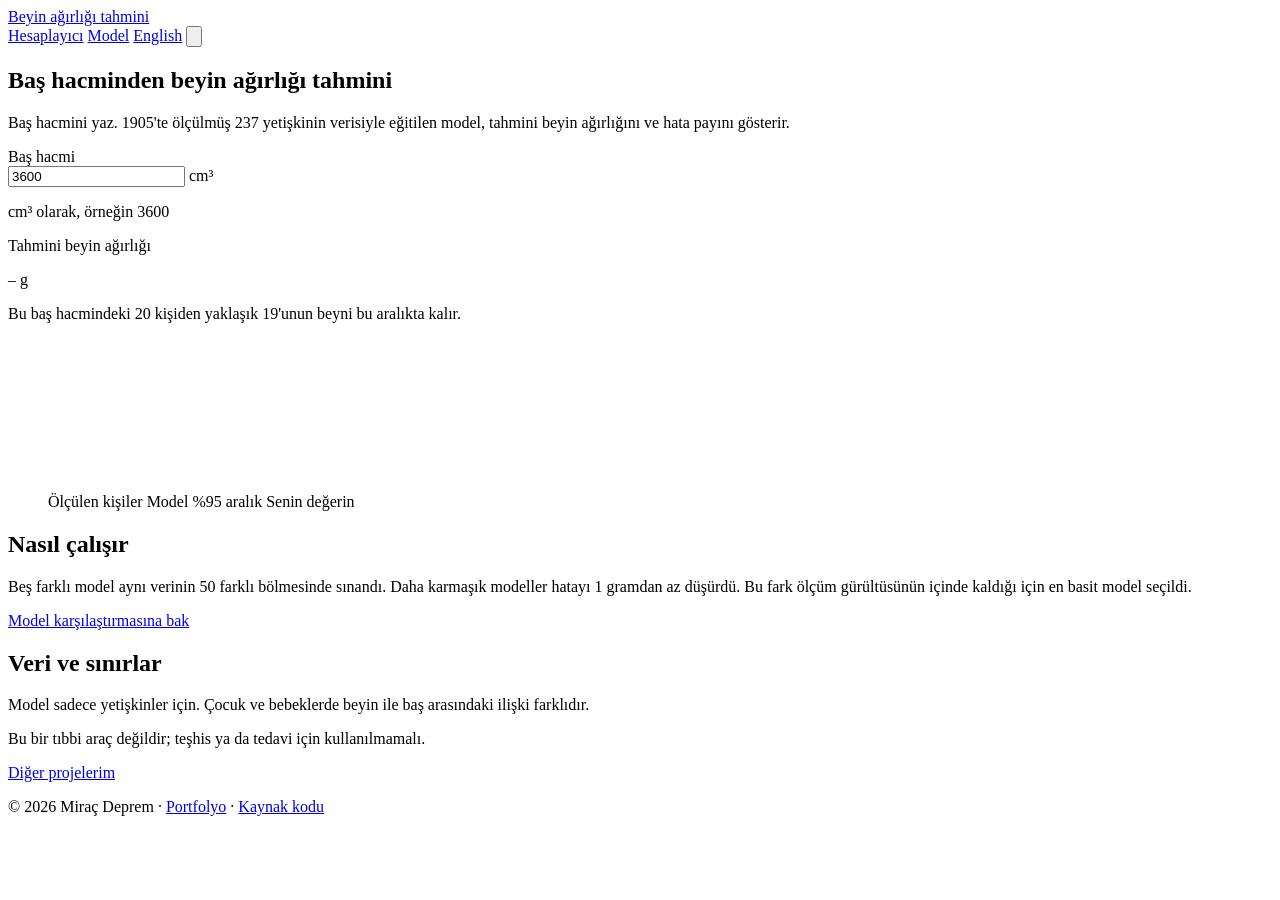
==== commit a75d4b43: "refactor(footer): link to the portfolio instead of listing every project" ====
--- a/web/index.html
+++ b/web/index.html
@@ -109,18 +109,7 @@
 
     <footer class="site-footer">
       <nav class="footer-projects" aria-label="Projelerim">
-        <a href="https://tictactoe.miracdeprem.com">Tic-Tac-Toe</a>
-        <a href="https://hangman.miracdeprem.com">Hangman</a>
-        <a href="https://quiz.miracdeprem.com">Quiz App</a>
-        <a href="https://weather.miracdeprem.com">Weather App</a>
-        <a href="https://sahaf.miracdeprem.com">Sahaf</a>
-        <a href="https://crypto.miracdeprem.com">Crypto Toolkit</a>
-        <a href="https://kvkk.miracdeprem.com">KVKK Assistant</a>
-        <a href="https://seans.miracdeprem.com">Seans</a>
-        <a href="https://spygame.miracdeprem.com">Casus</a>
-        <a href="https://zarf.miracdeprem.com">Zarf</a>
-        <a href="https://brain.miracdeprem.com" aria-current="page">Brain Weight</a>
-        <a href="https://conversion.miracdeprem.com">Ad Conversion</a>
+        <a href="https://www.miracdeprem.com/projects">Diğer projelerim</a>
       </nav>
       <p class="footer-meta">
         <span>© 2026 Miraç Deprem</span> ·
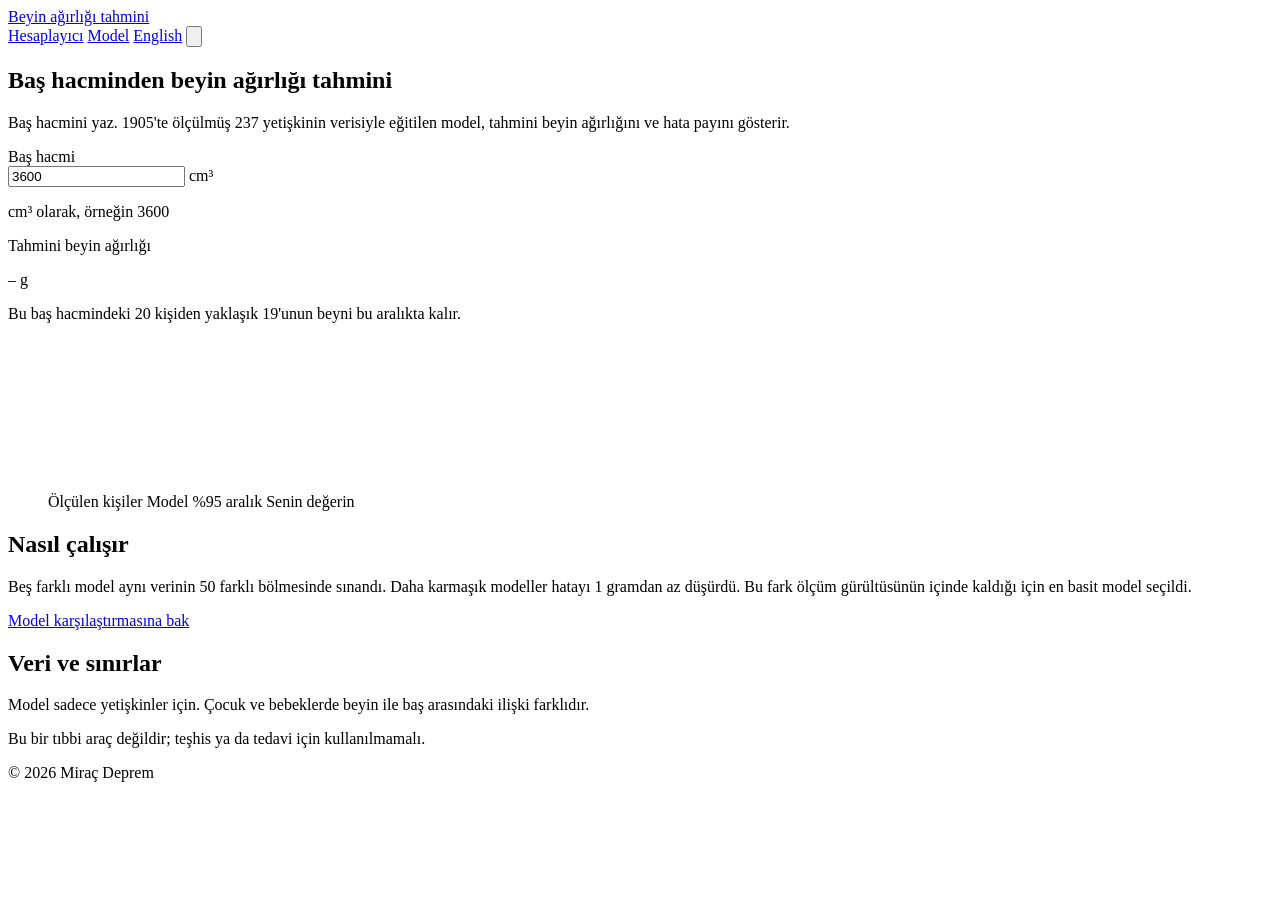
==== commit 93dc1a9f: "chore(footer): show only owner and current year" ====
--- a/web/index.html
+++ b/web/index.html
@@ -25,6 +25,7 @@
     <link rel="icon" href="/favicon.svg" type="image/svg+xml" />
     <link rel="apple-touch-icon" href="/apple-touch-icon.png" />
     <script src="/src/theme-init.js"></script>
+    <script defer src="https://nabiz.miracdeprem.com/js/nabiz.js" data-site="brain.miracdeprem.com"></script>
     <link rel="preload" href="/fonts/source-serif-4-latin-wght-normal.woff2" as="font" type="font/woff2" crossorigin />
     <link rel="stylesheet" href="/styles.css" />
     <script type="application/ld+json">{"@context":"https://schema.org","@type":"WebApplication","name":"Beyin ağırlığı tahmini","url":"https://brain.miracdeprem.com/","description":"Baş hacmini yaz, tahmini beyin ağırlığını %95 tahmin aralığıyla gör. 237 yetişkinin ölçümüyle eğitilmiş, çapraz doğrulamayla seçilmiş bir model.","inLanguage":"tr","applicationCategory":"EducationalApplication","operatingSystem":"Any","isAccessibleForFree":true,"offers":{"@type":"Offer","price":"0","priceCurrency":"USD"},"author":{"@type":"Person","name":"Miraç Deprem","url":"https://www.miracdeprem.com"},"isBasedOn":{"@type":"ScholarlyArticle","name":"A Study of the Relations of the Brain to the Size of the Head","author":{"@type":"Person","name":"R. J. Gladstone"},"datePublished":"1905","isPartOf":{"@type":"Periodical","name":"Biometrika"}}}</script>
@@ -108,14 +109,7 @@
     </main>
 
     <footer class="site-footer">
-      <nav class="footer-projects" aria-label="Projelerim">
-        <a href="https://www.miracdeprem.com/projects">Diğer projelerim</a>
-      </nav>
-      <p class="footer-meta">
-        <span>© 2026 Miraç Deprem</span> ·
-        <a href="https://www.miracdeprem.com">Portfolyo</a> ·
-        <a href="https://github.com/MrcDprm/brain-weight-prediction">Kaynak kodu</a>
-      </p>
+      <p class="footer-meta">© <span id="footer-year">2026</span> Miraç Deprem</p>
     </footer>
   </body>
 </html>
